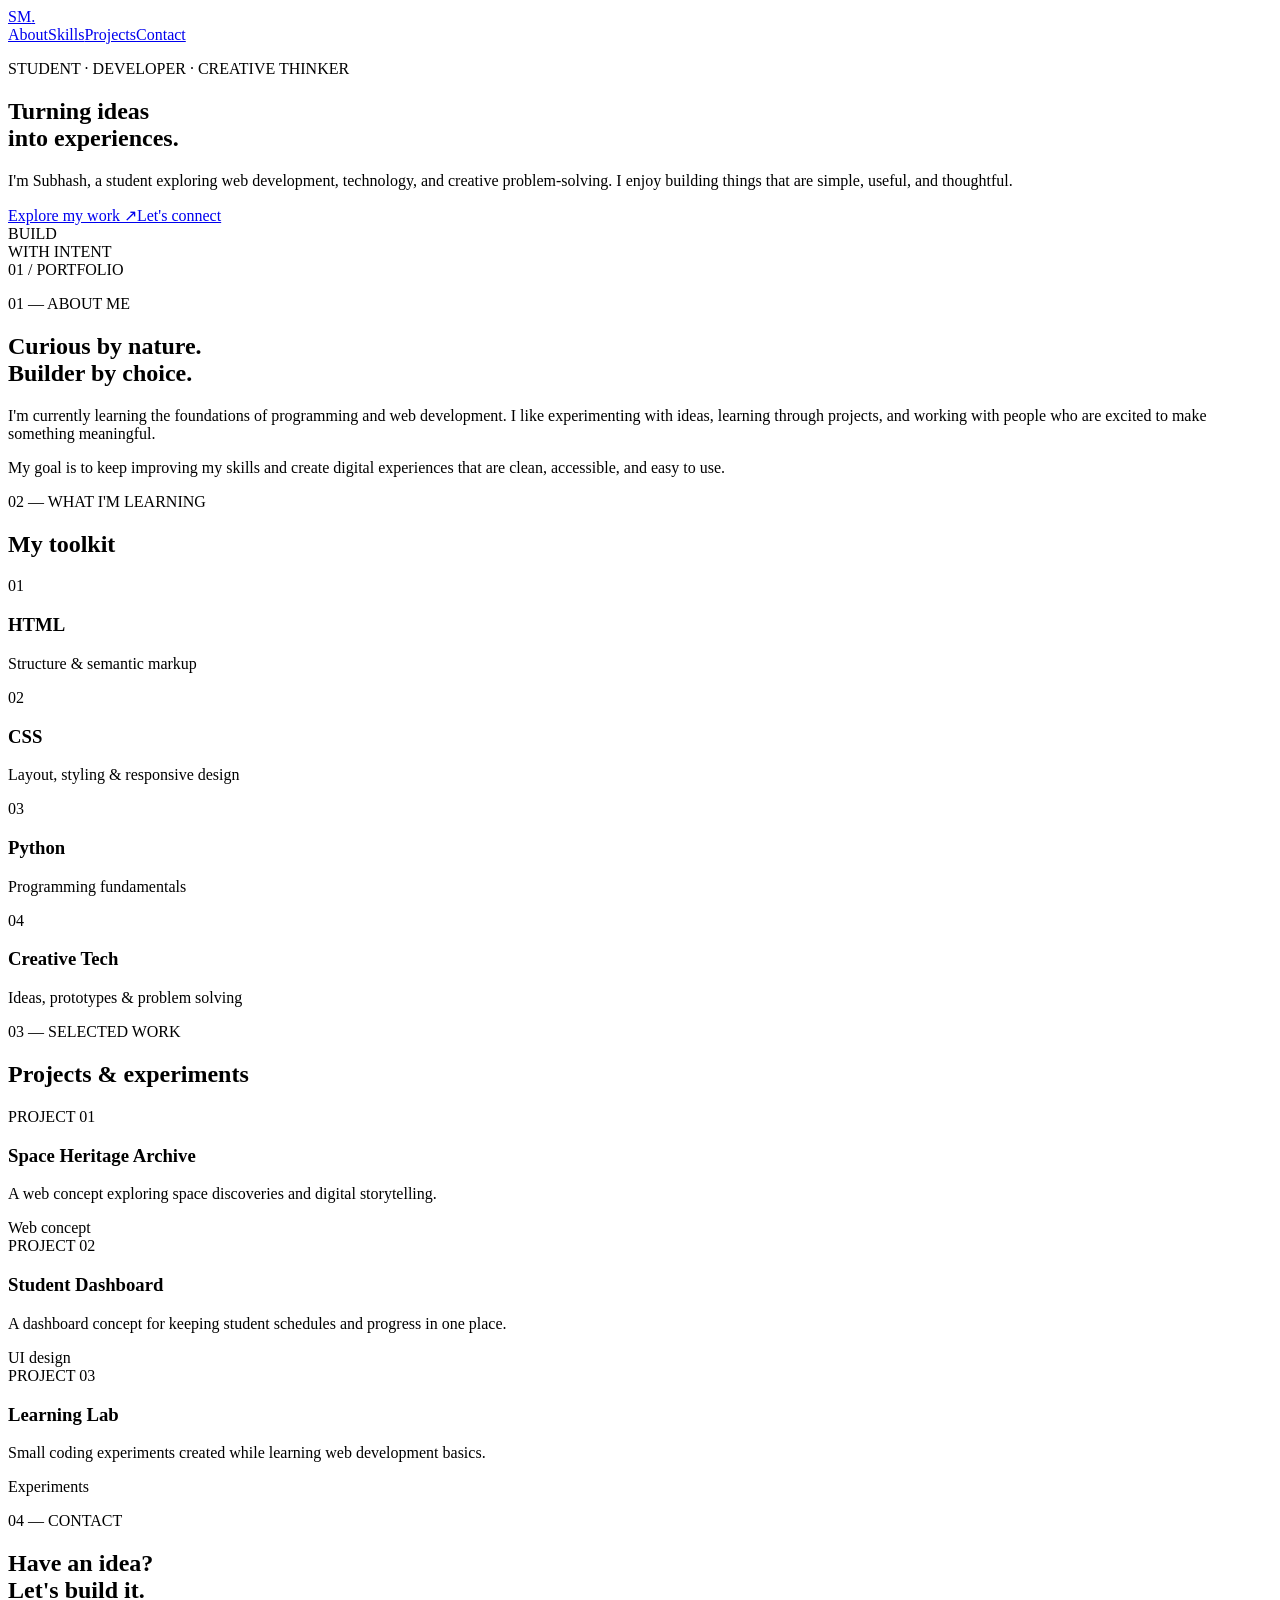
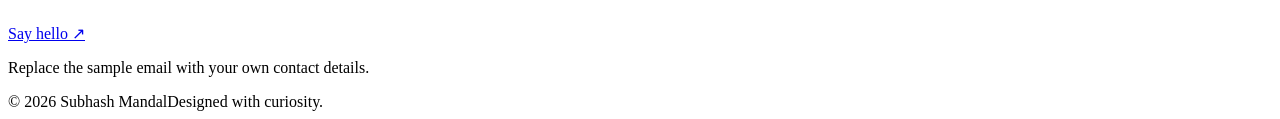
==== index.html @ 47295b0e "Add personal portfolio homepage" ====
<!DOCTYPE html>
<html lang="en">
<head>
  <meta charset="UTF-8">
  <meta name="viewport" content="width=device-width, initial-scale=1.0">
  <title>Subhash | Portfolio</title>
  <link rel="stylesheet" href="style.css">
</head>
<body>
  <header class="topbar">
    <a class="logo" href="#home">SM<span>.</span></a>
    <nav>
      <a href="#about">About</a><a href="#skills">Skills</a><a href="#projects">Projects</a><a href="#contact">Contact</a>
    </nav>
  </header>
  <main>
    <section class="hero" id="home">
      <div class="hero-copy">
        <p class="eyebrow">STUDENT · DEVELOPER · CREATIVE THINKER</p>
        <h1>Turning ideas<br><span>into experiences.</span></h1>
        <p class="intro">I'm Subhash, a student exploring web development, technology, and creative problem-solving. I enjoy building things that are simple, useful, and thoughtful.</p>
        <div class="actions"><a class="button primary" href="#projects">Explore my work ↗</a><a class="button secondary" href="#contact">Let's connect</a></div>
      </div>
      <div class="hero-art" aria-label="Decorative abstract design">
        <div class="orb"></div><div class="orbit"></div><div class="art-label">BUILD<br>WITH INTENT</div><div class="art-small">01 / PORTFOLIO</div>
      </div>
    </section>
    <section class="section" id="about">
      <div class="section-heading"><p class="eyebrow">01 — ABOUT ME</p><h2>Curious by nature.<br>Builder by choice.</h2></div>
      <div class="about-text"><p>I'm currently learning the foundations of programming and web development. I like experimenting with ideas, learning through projects, and working with people who are excited to make something meaningful.</p><p>My goal is to keep improving my skills and create digital experiences that are clean, accessible, and easy to use.</p></div>
    </section>
    <section class="section skills" id="skills">
      <p class="eyebrow">02 — WHAT I'M LEARNING</p><h2>My toolkit</h2>
      <div class="skill-grid"><div><span>01</span><h3>HTML</h3><p>Structure & semantic markup</p></div><div><span>02</span><h3>CSS</h3><p>Layout, styling & responsive design</p></div><div><span>03</span><h3>Python</h3><p>Programming fundamentals</p></div><div><span>04</span><h3>Creative Tech</h3><p>Ideas, prototypes & problem solving</p></div></div>
    </section>
    <section class="section projects" id="projects">
      <p class="eyebrow">03 — SELECTED WORK</p><h2>Projects & experiments</h2>
      <div class="project-grid"><article class="project-card"><div class="project-number">PROJECT 01</div><h3>Space Heritage Archive</h3><p>A web concept exploring space discoveries and digital storytelling.</p><span class="tag">Web concept</span></article><article class="project-card"><div class="project-number">PROJECT 02</div><h3>Student Dashboard</h3><p>A dashboard concept for keeping student schedules and progress in one place.</p><span class="tag">UI design</span></article><article class="project-card"><div class="project-number">PROJECT 03</div><h3>Learning Lab</h3><p>Small coding experiments created while learning web development basics.</p><span class="tag">Experiments</span></article></div>
    </section>
    <section class="contact" id="contact"><p class="eyebrow">04 — CONTACT</p><h2>Have an idea?<br>Let's build it.</h2><a href="mailto:hello@example.com" class="button primary">Say hello ↗</a><p class="contact-note">Replace the sample email with your own contact details.</p></section>
  </main>
  <footer><span>© 2026 Subhash Mandal</span><span>Designed with curiosity.</span></footer>
</body>
</html>
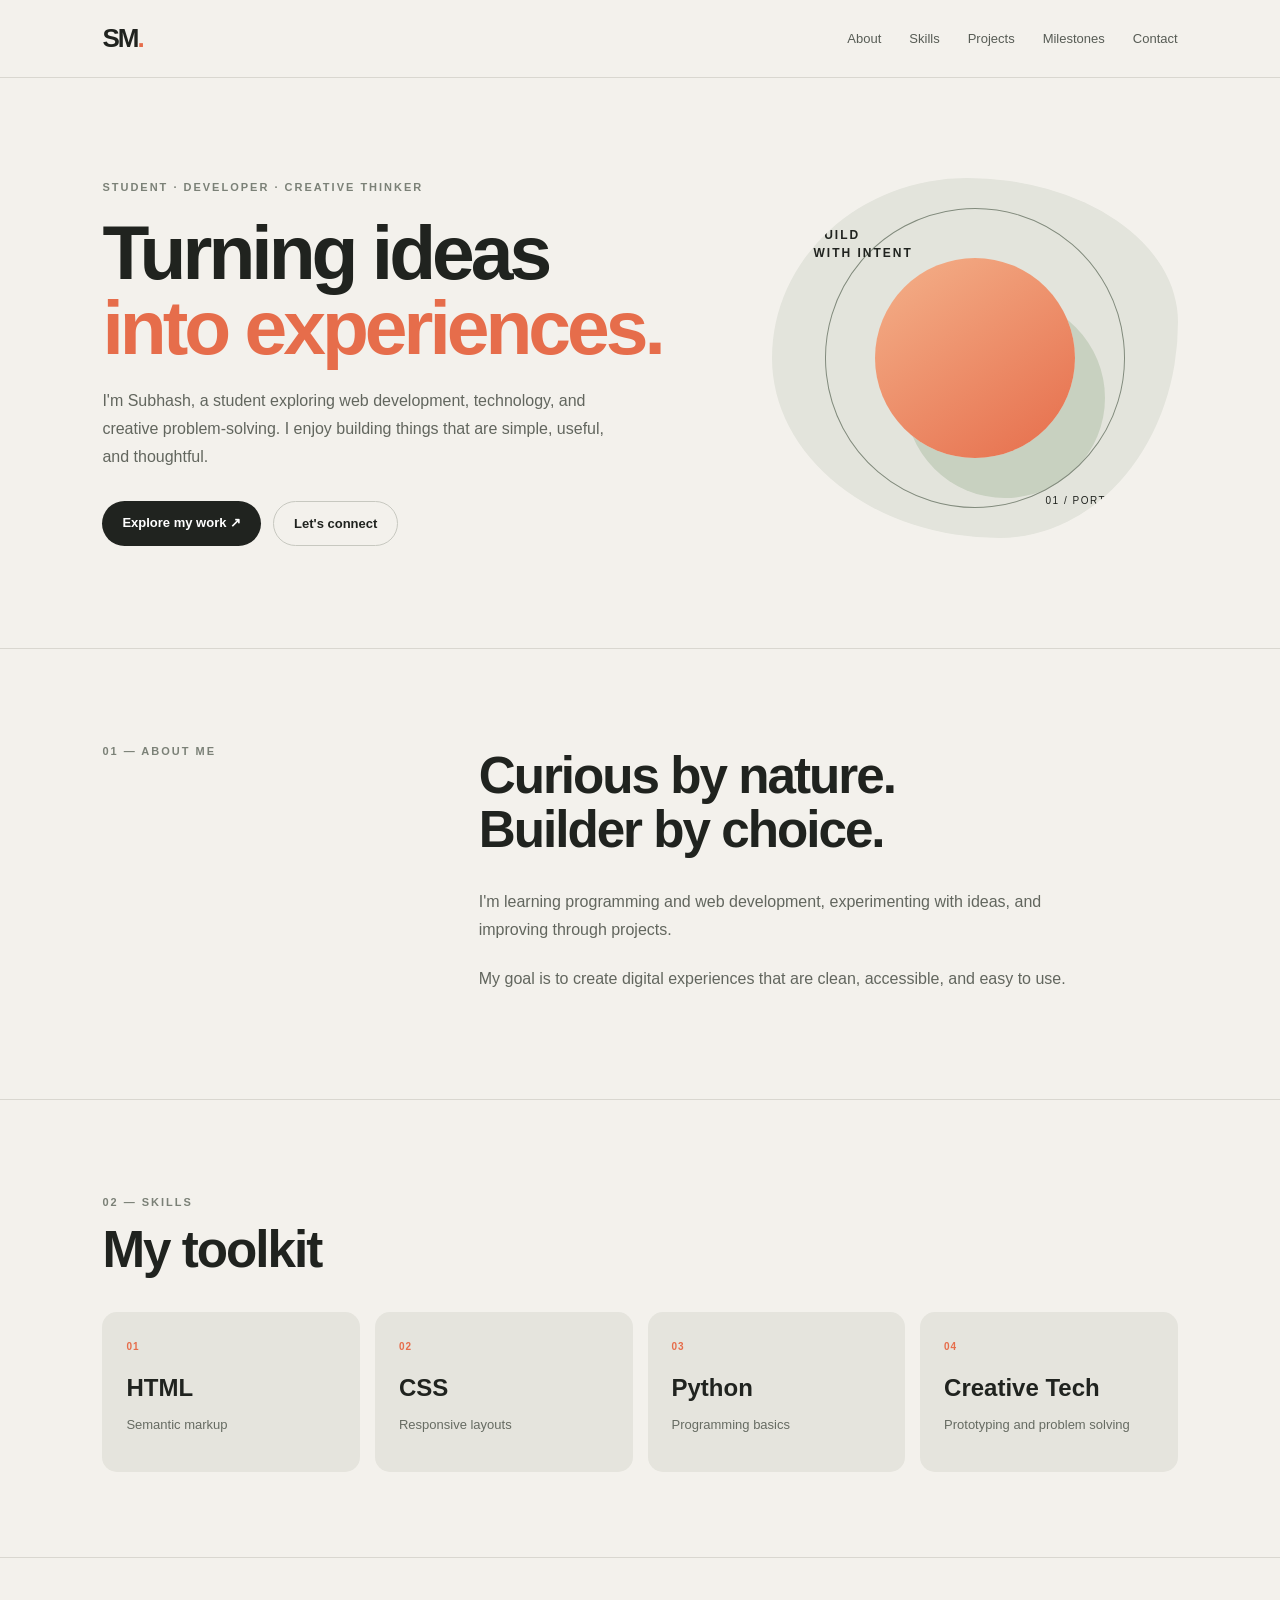
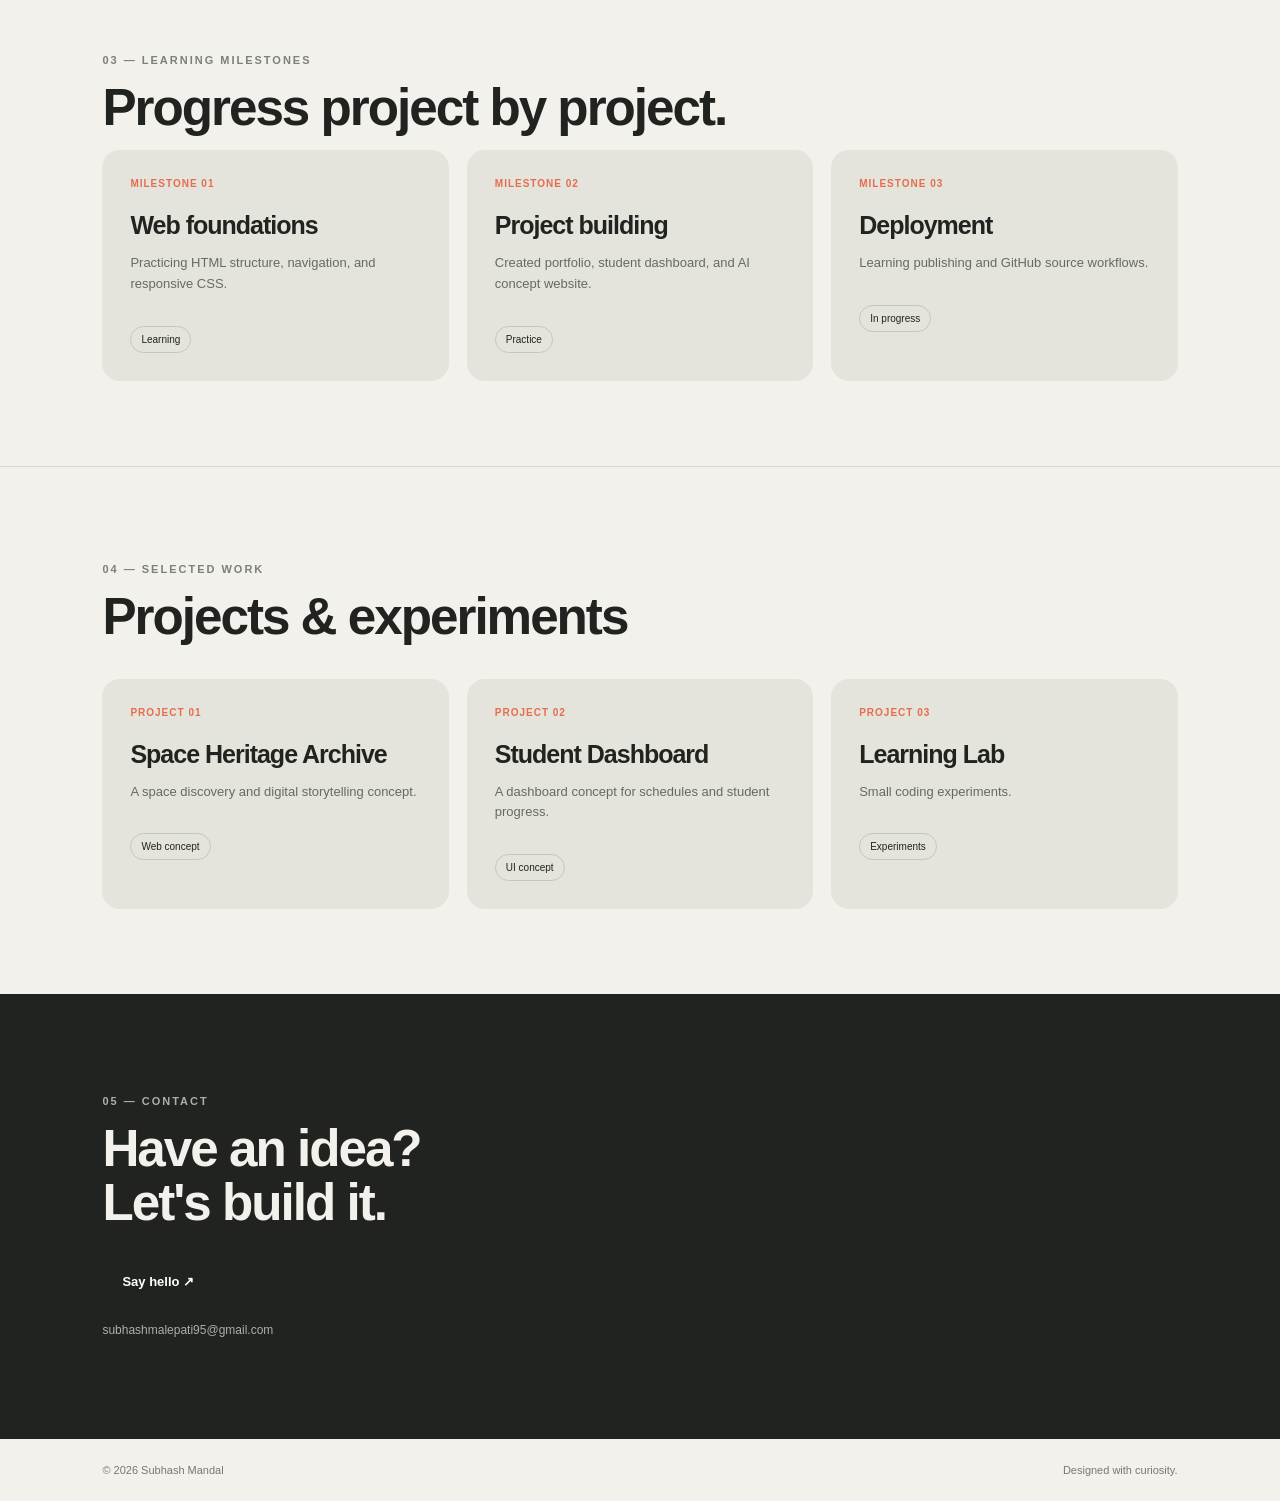
==== commit 78abe085: "Update portfolio milestones and contact email" ====
--- a/index.html
+++ b/index.html
@@ -1,44 +1 @@
-<!DOCTYPE html>
-<html lang="en">
-<head>
-  <meta charset="UTF-8">
-  <meta name="viewport" content="width=device-width, initial-scale=1.0">
-  <title>Subhash | Portfolio</title>
-  <link rel="stylesheet" href="style.css">
-</head>
-<body>
-  <header class="topbar">
-    <a class="logo" href="#home">SM<span>.</span></a>
-    <nav>
-      <a href="#about">About</a><a href="#skills">Skills</a><a href="#projects">Projects</a><a href="#contact">Contact</a>
-    </nav>
-  </header>
-  <main>
-    <section class="hero" id="home">
-      <div class="hero-copy">
-        <p class="eyebrow">STUDENT · DEVELOPER · CREATIVE THINKER</p>
-        <h1>Turning ideas<br><span>into experiences.</span></h1>
-        <p class="intro">I'm Subhash, a student exploring web development, technology, and creative problem-solving. I enjoy building things that are simple, useful, and thoughtful.</p>
-        <div class="actions"><a class="button primary" href="#projects">Explore my work ↗</a><a class="button secondary" href="#contact">Let's connect</a></div>
-      </div>
-      <div class="hero-art" aria-label="Decorative abstract design">
-        <div class="orb"></div><div class="orbit"></div><div class="art-label">BUILD<br>WITH INTENT</div><div class="art-small">01 / PORTFOLIO</div>
-      </div>
-    </section>
-    <section class="section" id="about">
-      <div class="section-heading"><p class="eyebrow">01 — ABOUT ME</p><h2>Curious by nature.<br>Builder by choice.</h2></div>
-      <div class="about-text"><p>I'm currently learning the foundations of programming and web development. I like experimenting with ideas, learning through projects, and working with people who are excited to make something meaningful.</p><p>My goal is to keep improving my skills and create digital experiences that are clean, accessible, and easy to use.</p></div>
-    </section>
-    <section class="section skills" id="skills">
-      <p class="eyebrow">02 — WHAT I'M LEARNING</p><h2>My toolkit</h2>
-      <div class="skill-grid"><div><span>01</span><h3>HTML</h3><p>Structure & semantic markup</p></div><div><span>02</span><h3>CSS</h3><p>Layout, styling & responsive design</p></div><div><span>03</span><h3>Python</h3><p>Programming fundamentals</p></div><div><span>04</span><h3>Creative Tech</h3><p>Ideas, prototypes & problem solving</p></div></div>
-    </section>
-    <section class="section projects" id="projects">
-      <p class="eyebrow">03 — SELECTED WORK</p><h2>Projects & experiments</h2>
-      <div class="project-grid"><article class="project-card"><div class="project-number">PROJECT 01</div><h3>Space Heritage Archive</h3><p>A web concept exploring space discoveries and digital storytelling.</p><span class="tag">Web concept</span></article><article class="project-card"><div class="project-number">PROJECT 02</div><h3>Student Dashboard</h3><p>A dashboard concept for keeping student schedules and progress in one place.</p><span class="tag">UI design</span></article><article class="project-card"><div class="project-number">PROJECT 03</div><h3>Learning Lab</h3><p>Small coding experiments created while learning web development basics.</p><span class="tag">Experiments</span></article></div>
-    </section>
-    <section class="contact" id="contact"><p class="eyebrow">04 — CONTACT</p><h2>Have an idea?<br>Let's build it.</h2><a href="mailto:hello@example.com" class="button primary">Say hello ↗</a><p class="contact-note">Replace the sample email with your own contact details.</p></section>
-  </main>
-  <footer><span>© 2026 Subhash Mandal</span><span>Designed with curiosity.</span></footer>
-</body>
-</html>+<!DOCTYPE html><html lang="en"><head><meta charset="UTF-8"><meta name="viewport" content="width=device-width, initial-scale=1"><title>Subhash | Portfolio</title><link rel="stylesheet" href="style.css"></head><body><header class="topbar"><a class="logo" href="#home">SM<span>.</span></a><nav><a href="#about">About</a><a href="#skills">Skills</a><a href="#projects">Projects</a><a href="#achievements">Milestones</a><a href="#contact">Contact</a></nav></header><main><section class="hero" id="home"><div class="hero-copy"><p class="eyebrow">STUDENT · DEVELOPER · CREATIVE THINKER</p><h1>Turning ideas<br><span>into experiences.</span></h1><p class="intro">I'm Subhash, a student exploring web development, technology, and creative problem-solving. I enjoy building things that are simple, useful, and thoughtful.</p><div class="actions"><a class="button primary" href="#projects">Explore my work ↗</a><a class="button secondary" href="#contact">Let's connect</a></div></div><div class="hero-art"><div class="orb"></div><div class="orbit"></div><div class="art-label">BUILD<br>WITH INTENT</div><div class="art-small">01 / PORTFOLIO</div></div></section><section class="section" id="about"><div class="section-heading"><p class="eyebrow">01 — ABOUT ME</p><h2>Curious by nature.<br>Builder by choice.</h2></div><div class="about-text"><p>I'm learning programming and web development, experimenting with ideas, and improving through projects.</p><p>My goal is to create digital experiences that are clean, accessible, and easy to use.</p></div></section><section class="section skills" id="skills"><p class="eyebrow">02 — SKILLS</p><h2>My toolkit</h2><div class="skill-grid"><div><span>01</span><h3>HTML</h3><p>Semantic markup</p></div><div><span>02</span><h3>CSS</h3><p>Responsive layouts</p></div><div><span>03</span><h3>Python</h3><p>Programming basics</p></div><div><span>04</span><h3>Creative Tech</h3><p>Prototyping and problem solving</p></div></div></section><section class="section achievements" id="achievements"><p class="eyebrow">03 — LEARNING MILESTONES</p><h2>Progress project by project.</h2><div class="project-grid"><article class="project-card"><div class="project-number">MILESTONE 01</div><h3>Web foundations</h3><p>Practicing HTML structure, navigation, and responsive CSS.</p><span class="tag">Learning</span></article><article class="project-card"><div class="project-number">MILESTONE 02</div><h3>Project building</h3><p>Created portfolio, student dashboard, and AI concept website.</p><span class="tag">Practice</span></article><article class="project-card"><div class="project-number">MILESTONE 03</div><h3>Deployment</h3><p>Learning publishing and GitHub source workflows.</p><span class="tag">In progress</span></article></div></section><section class="section projects" id="projects"><p class="eyebrow">04 — SELECTED WORK</p><h2>Projects &amp; experiments</h2><div class="project-grid"><article class="project-card"><div class="project-number">PROJECT 01</div><h3>Space Heritage Archive</h3><p>A space discovery and digital storytelling concept.</p><span class="tag">Web concept</span></article><article class="project-card"><div class="project-number">PROJECT 02</div><h3>Student Dashboard</h3><p>A dashboard concept for schedules and student progress.</p><span class="tag">UI concept</span></article><article class="project-card"><div class="project-number">PROJECT 03</div><h3>Learning Lab</h3><p>Small coding experiments.</p><span class="tag">Experiments</span></article></div></section><section class="contact" id="contact"><p class="eyebrow">05 — CONTACT</p><h2>Have an idea?<br>Let's build it.</h2><a href="mailto:subhashmalepati95@gmail.com" class="button primary">Say hello ↗</a><p class="contact-note">subhashmalepati95@gmail.com</p></section></main><footer><span>© 2026 Subhash Mandal</span><span>Designed with curiosity.</span></footer></body></html>
--- a/style.css
+++ b/style.css
@@ -0,0 +1 @@
+*{box-sizing:border-box}html{scroll-behavior:smooth}body{margin:0;background:#f3f1ec;color:#20231f;font-family:Arial,Helvetica,sans-serif}a{color:inherit;text-decoration:none}.topbar{height:78px;padding:0 8%;display:flex;align-items:center;justify-content:space-between;border-bottom:1px solid #d9d7d0}.logo{font-size:26px;font-weight:800;letter-spacing:-2px}.logo span{color:#e66d4b}.topbar nav{display:flex;gap:28px;font-size:13px;color:#575c55}.topbar nav a:hover{color:#e66d4b}.hero{padding:90px 8% 100px;display:grid;grid-template-columns:1.2fr .8fr;gap:60px;align-items:center;min-height:570px}.eyebrow{font-size:11px;letter-spacing:2px;font-weight:bold;color:#7b8177}.hero h1{font-size:clamp(48px,6vw,82px);line-height:.98;letter-spacing:-4px;margin:22px 0}.hero h1 span{color:#e66d4b}.intro{max-width:510px;line-height:1.75;color:#62665e;font-size:16px}.actions{display:flex;gap:12px;margin-top:30px;flex-wrap:wrap}.button{display:inline-block;padding:14px 20px;border-radius:30px;font-size:13px;font-weight:bold}.primary{background:#20231f;color:#fff}.primary:hover{background:#e66d4b}.secondary{border:1px solid #c7c8c0}.hero-art{min-height:360px;background:#e3e4dc;border-radius:48% 52% 44% 56%/50% 40% 60% 50%;position:relative;overflow:hidden;display:flex;align-items:center;justify-content:center}.orb{width:200px;height:200px;border-radius:50%;background:linear-gradient(145deg,#f4b18a,#e66d4b);box-shadow:30px 40px 0 #c8d1c0}.orbit{position:absolute;width:300px;height:300px;border:1px solid #828b7d;border-radius:50%;transform:rotate(-28deg)}.art-label{font-size:12px;letter-spacing:2px;font-weight:bold;line-height:1.5;position:absolute;top:48px;left:42px}.art-small{position:absolute;bottom:32px;right:34px;font-size:10px;letter-spacing:1.5px}.section{padding:85px 8%;border-top:1px solid #d9d7d0}.section-heading{display:grid;grid-template-columns:.7fr 1.3fr;align-items:start}.section h2,.contact h2{font-size:clamp(34px,4vw,56px);letter-spacing:-2px;line-height:1.05;margin:15px 0}.about-text{margin-left:35%;max-width:600px;color:#62665e;line-height:1.8}.about-text p{margin-bottom:20px}.skills h2,.projects h2{margin-bottom:35px}.skill-grid{display:grid;grid-template-columns:repeat(4,1fr);gap:15px}.skill-grid div{padding:24px;background:#e5e4dd;border-radius:15px}.skill-grid span,.project-number{font-size:10px;letter-spacing:1px;color:#e66d4b;font-weight:bold}.skill-grid h3{font-size:24px;margin:20px 0 8px}.skill-grid p,.project-card p{color:#666b62;line-height:1.6;font-size:13px}.project-grid{display:grid;grid-template-columns:repeat(3,1fr);gap:18px}.project-card{background:#e4e4dc;border-radius:18px;padding:28px;min-height:230px}.project-card h3{font-size:25px;letter-spacing:-1px;margin:22px 0 10px}.tag{display:inline-block;margin-top:18px;border:1px solid #c4c7bd;border-radius:20px;padding:7px 10px;font-size:10px}.contact{padding:90px 8%;background:#20231f;color:#f3f1ec}.contact .eyebrow{color:#a9b1a5}.contact h2{margin-bottom:30px}.contact-note{color:#a9b1a5;font-size:12px;margin-top:20px}footer{padding:25px 8%;display:flex;justify-content:space-between;font-size:11px;color:#777}@media(max-width:800px){.hero{grid-template-columns:1fr;padding-top:60px}.hero-art{min-height:280px}.section-heading{grid-template-columns:1fr}.about-text{margin:25px 0 0}.skill-grid,.project-grid{grid-template-columns:1fr 1fr}.hero h1{letter-spacing:-2px}}@media(max-width:520px){.topbar{padding:0 5%;height:auto;min-height:70px}.topbar nav{gap:12px;font-size:11px}.hero,.section,.contact{padding-left:5%;padding-right:5%}.skill-grid,.project-grid{grid-template-columns:1fr}.hero h1{font-size:48px}footer{padding:22px 5%;gap:15px;flex-wrap:wrap}}
